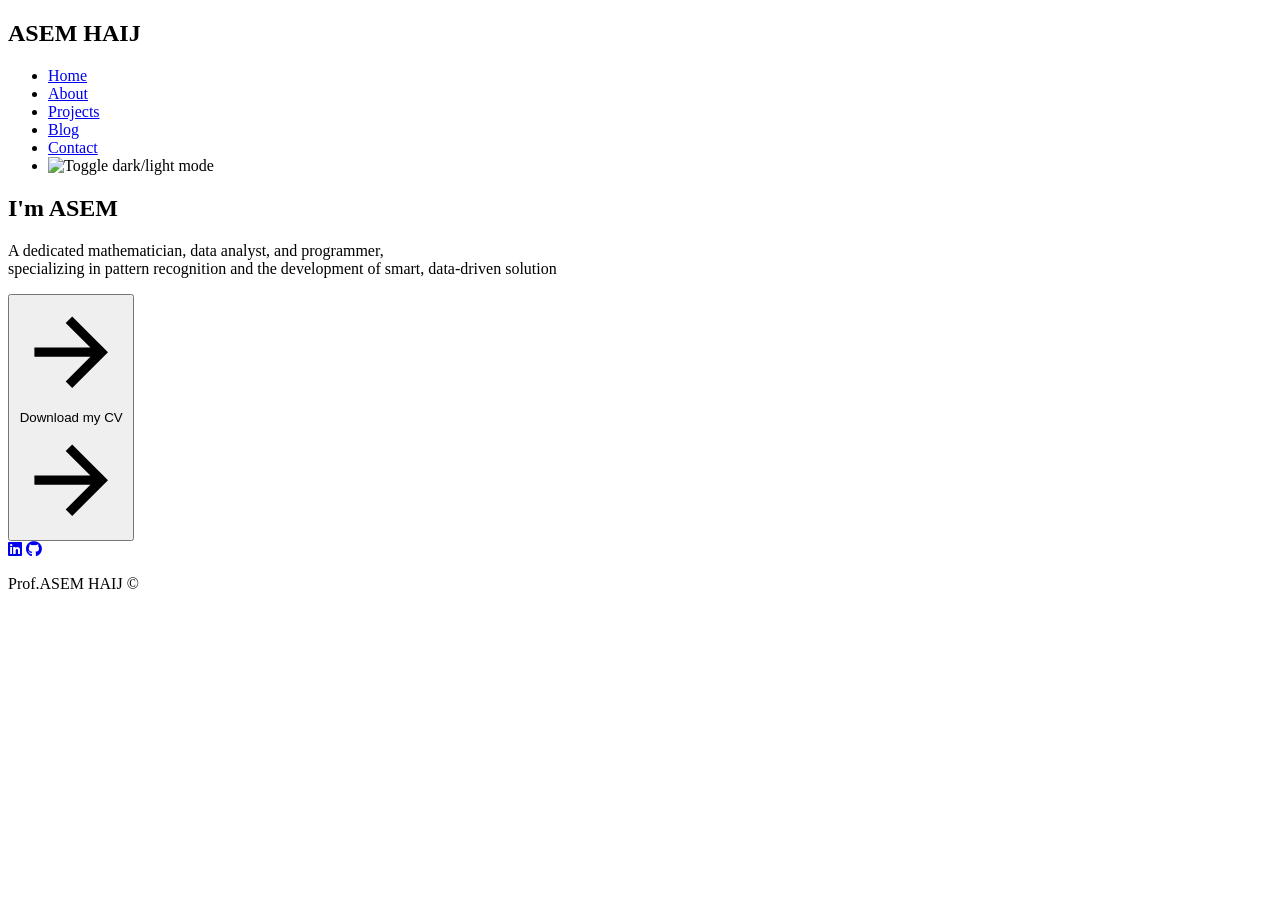
==== main/main.html @ aa46e3f6 "add new data analysis project" ====
<!-- Main Personal Website Page: Includes navigation, dark/light mode, animated button, and responsive design -->
<!DOCTYPE html>
<html lang="en">
<head>
  <meta charset="UTF-8">
  <!-- Responsive and compatibility meta tags -->
    <meta http-equiv="X-UA-Compatible" content="IE=edge">
    <meta name="viewport" content="width=device-width, initial-scale=1.0">
    <title>My Personal Website</title>
  <!-- Main stylesheet for the homepage -->
  <link rel="stylesheet" href="main.css">
  <!-- Font Awesome for social icons -->
  <link rel="stylesheet" href="https://cdnjs.cloudflare.com/ajax/libs/font-awesome/6.2.0/css/all.min.css" integrity="sha512-xh6O/CkQoPOWDdYTDqeRdPCVd1SpvCA9XXcUnZS2FmJNp1coAFzvtCN9BmamE+4aHK8yyUHUSCcJHgXloTyT2A==" crossorigin="anonymous" referrerpolicy="no-referrer" />
  <!-- Animate.css for simple animations -->
  <link rel="stylesheet" href="https://cdnjs.cloudflare.com/ajax/libs/animate.css/4.1.1/animate.min.css"/>
  <!-- Google Fonts: Montserrat -->
  <link rel="preconnect" href="https://fonts.googleapis.com">
    <link rel="preconnect" href="https://fonts.gstatic.com" crossorigin>
    <link href="https://fonts.googleapis.com/css2?family=Montserrat:wght@300;400;500;600;700&display=swap" rel="stylesheet">
  <!-- Favicon -->
  <link rel="icon" href="img-20220929T213902Z-001/img/favicon.png">
</head>
<body >
    <!-- Header and Navigation Bar -->
    <header>
      <nav>
        <h1 id="logo">ASEM HAIJ</h1> 
        <!-- Hamburger menu for mobile -->
        <div class="nav-toggle" id="nav-toggle" aria-label="Toggle navigation" tabindex="0">
          <span></span>
          <span></span>
          <span></span>
        </div>
        <ul id="nav-menu">
          <li><a href="main.html">Home</a></li>
          <li><a href="../about/about.html">About</a></li>
          <li><a href="../projects/projects.html">Projects</a></li>
          <li><a href="../blog/blog.html">Blog</a></li>
          <li><a href="../contact/contact.html">Contact</a></li>
          <!-- Dark/Light mode toggle icon -->
          <li><img src="../images/2408610.png" id="icon" alt="Toggle dark/light mode" style="width:32px;cursor:pointer;" title="Toggle dark/light mode"></li>
        </ul>
      </nav>
    </header>
    <!-- Main Content: Personal Info and Download CV Button -->
    <main>
        <section class="info">
            <h1>I'm<span> ASEM</span></h1>
            <p>A dedicated mathematician, data analyst, and programmer,<br>
                specializing in pattern recognition and the development of smart, data-driven solution
            </p>
            <!-- Animated Download CV Button -->
            <button class="animated-button">
              <!-- Arrow SVG (right) -->
              <svg viewBox="0 0 24 24" class="arr-2" xmlns="http://www.w3.org/2000/svg">
                <path
                  d="M16.1716 10.9999L10.8076 5.63589L12.2218 4.22168L20 11.9999L12.2218 19.778L10.8076 18.3638L16.1716 12.9999H4V10.9999H16.1716Z"
                ></path>
              </svg>
              <span class="text"><a style="text-decoration: none; color: inherit;" href="../Asem_Haij_CV_DA_Final.docx">Download my CV</a></span>
              <span class="circle"></span>
              <!-- Arrow SVG (left) -->
              <svg viewBox="0 0 24 24" class="arr-1" xmlns="http://www.w3.org/2000/svg">
                <path
                  d="M16.1716 10.9999L10.8076 5.63589L12.2218 4.22168L20 11.9999L12.2218 19.778L10.8076 18.3638L16.1716 12.9999H4V10.9999H16.1716Z"
                ></path>
              </svg>
            </button>
        </section>
    </main>
  
  <!-- Footer with social links and copyright -->
  <footer>
    <a href="https://www.linkedin.com/in/asem-haij-9797562a8" target="_blank" class="linkedin"><i class="fa-brands fa-linkedin"></i></a>
    <a href="https://github.com/ProfASEM" target="_blank" class="github"><i class="fa-brands fa-github"></i></a>
    <div class="copyright">
       <p>Prof.ASEM HAIJ <strong id="year"></strong> <span>&copy</span> </p>
    </div>
  </footer>
<!-- Main JavaScript for homepage -->
<script src="main.js"></script>
</body>
</html>
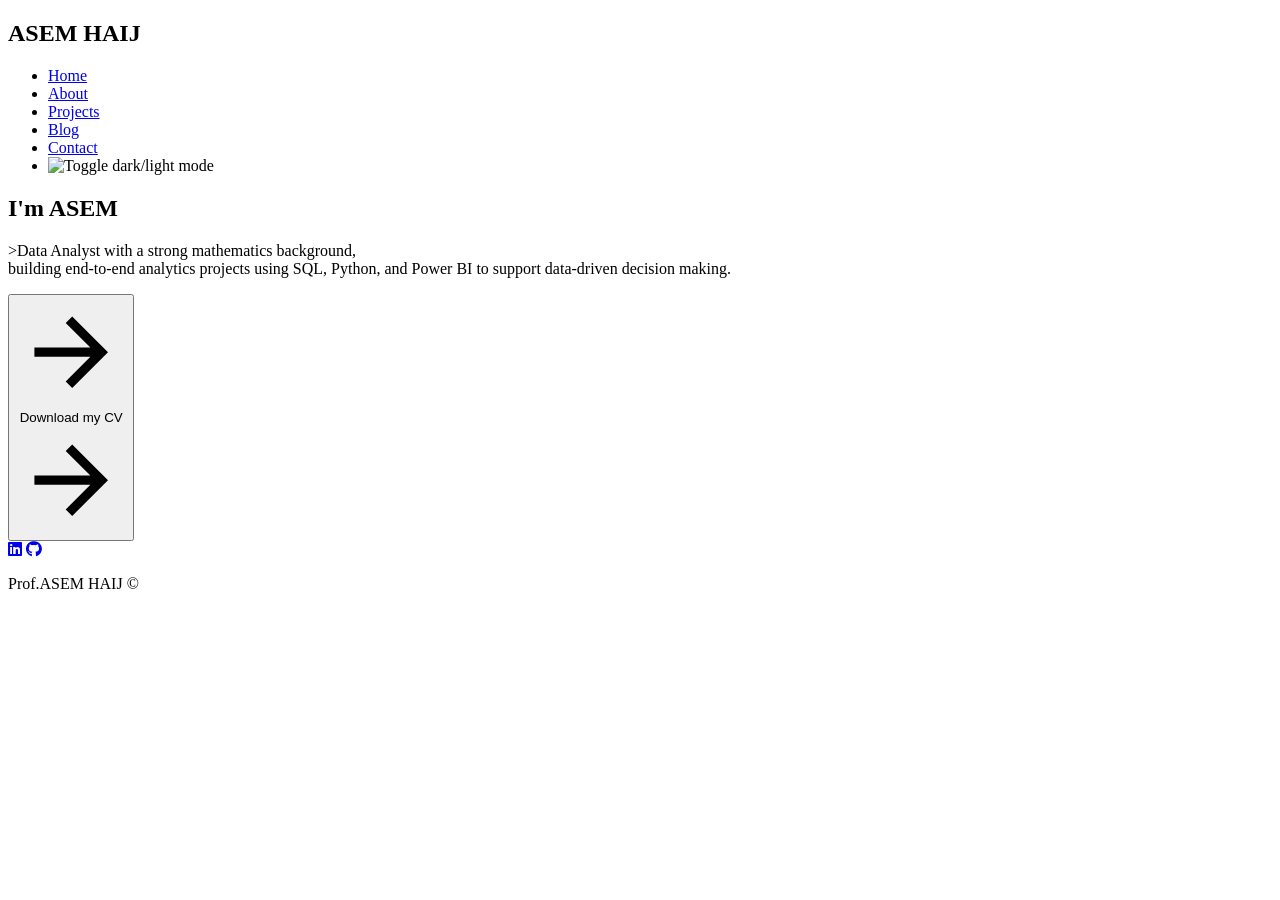
==== commit fd47e1a8: "Merge branch 'main' of https://github.com/ProfASEM/MyProtofolio" ====
--- a/main/main.html
+++ b/main/main.html
@@ -46,8 +46,9 @@
     <main>
         <section class="info">
             <h1>I'm<span> ASEM</span></h1>
-            <p>A dedicated mathematician, data analyst, and programmer,<br>
-                specializing in pattern recognition and the development of smart, data-driven solution
+            <p>>Data Analyst with a strong mathematics background,<br>
+building end-to-end analytics projects using SQL, Python, and Power BI
+to support data-driven decision making.
             </p>
             <!-- Animated Download CV Button -->
             <button class="animated-button">
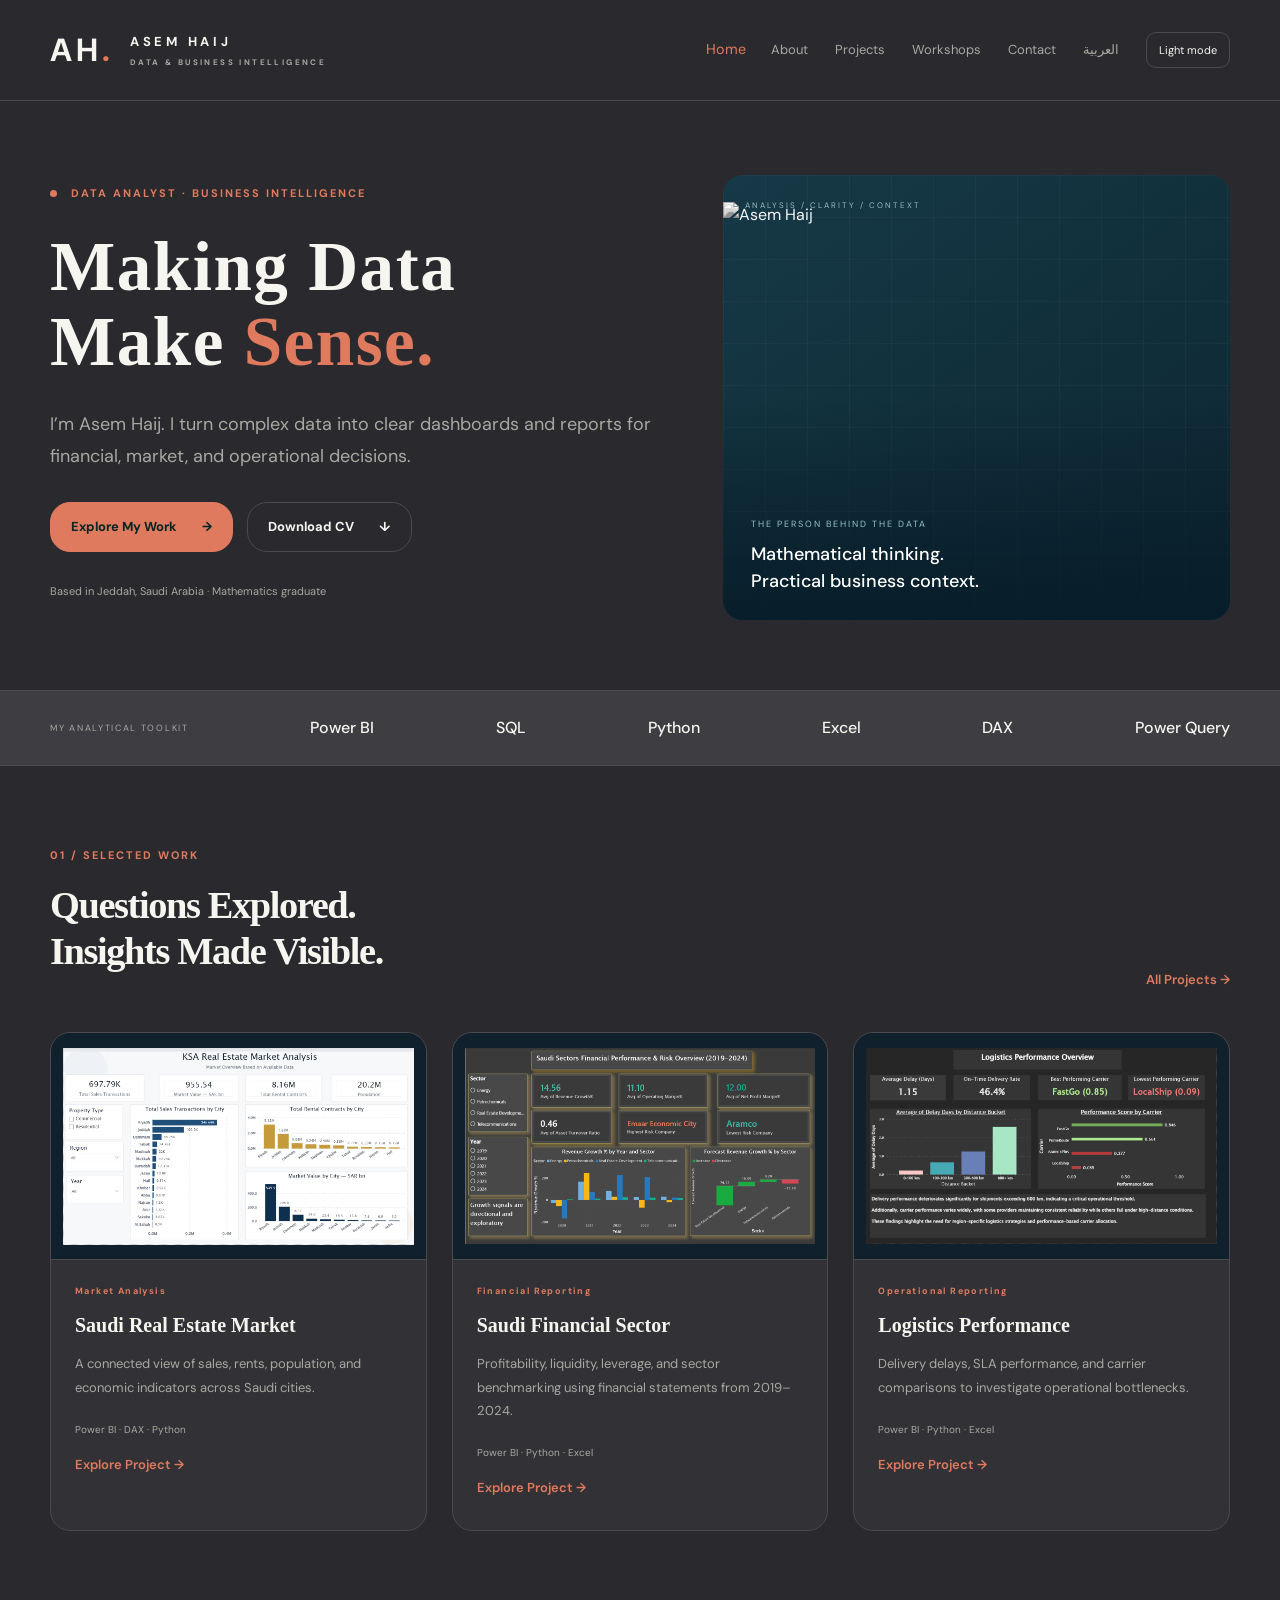
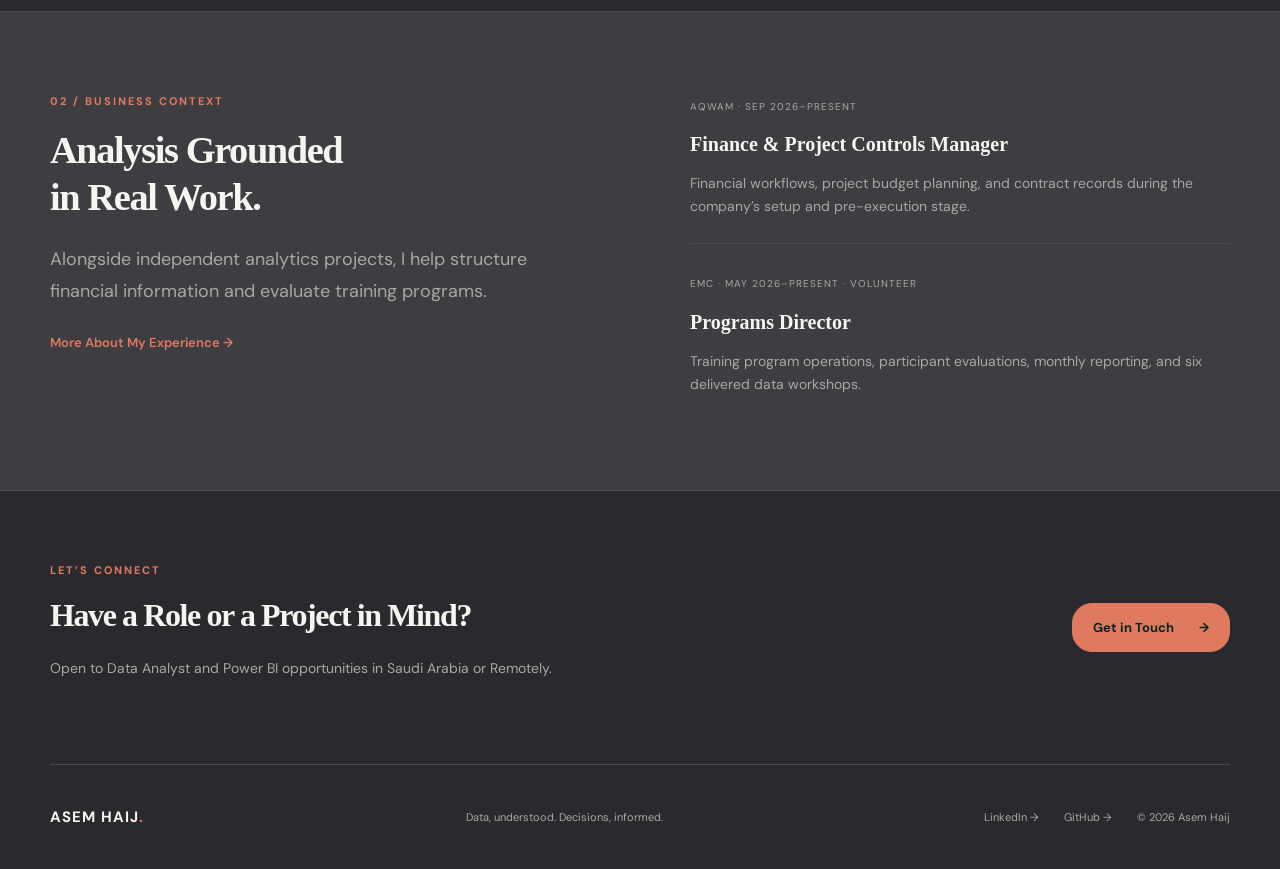
==== commit 8d6e2537: "Update my portofolio website and add arabic version" ====
--- a/main/main.html
+++ b/main/main.html
@@ -1,84 +1,306 @@
-<!-- Main Personal Website Page: Includes navigation, dark/light mode, animated button, and responsive design -->
-<!DOCTYPE html>
+<!doctype html>
 <html lang="en">
-<head>
-  <meta charset="UTF-8">
-  <!-- Responsive and compatibility meta tags -->
-    <meta http-equiv="X-UA-Compatible" content="IE=edge">
-    <meta name="viewport" content="width=device-width, initial-scale=1.0">
-    <title>My Personal Website</title>
-  <!-- Main stylesheet for the homepage -->
-  <link rel="stylesheet" href="main.css">
-  <!-- Font Awesome for social icons -->
-  <link rel="stylesheet" href="https://cdnjs.cloudflare.com/ajax/libs/font-awesome/6.2.0/css/all.min.css" integrity="sha512-xh6O/CkQoPOWDdYTDqeRdPCVd1SpvCA9XXcUnZS2FmJNp1coAFzvtCN9BmamE+4aHK8yyUHUSCcJHgXloTyT2A==" crossorigin="anonymous" referrerpolicy="no-referrer" />
-  <!-- Animate.css for simple animations -->
+  <head>
+    <meta charset="utf-8">
+    <meta name="viewport" content="width=device-width, initial-scale=1">
+    <title>Data Analyst &amp; Business Intelligence | Asem Haij</title>
+    <meta
+      name="description"
+      content="Asem Haij — Data Analyst using Power BI, SQL, Python, and Excel for financial, market, and operational reporting."
+    >
+    <meta name="theme-color" content="#081923">
+
+    <meta property="og:title" content="Data Analyst &amp; Business Intelligence | Asem Haij">
+    <meta
+      property="og:description"
+      content="Asem Haij — Data Analyst using Power BI, SQL, Python, and Excel for financial, market, and operational reporting."
+    >
+    <meta property="og:type" content="website">
+      <!-- Animate.css for simple animations -->
   <link rel="stylesheet" href="https://cdnjs.cloudflare.com/ajax/libs/animate.css/4.1.1/animate.min.css"/>
-  <!-- Google Fonts: Montserrat -->
-  <link rel="preconnect" href="https://fonts.googleapis.com">
-    <link rel="preconnect" href="https://fonts.gstatic.com" crossorigin>
-    <link href="https://fonts.googleapis.com/css2?family=Montserrat:wght@300;400;500;600;700&display=swap" rel="stylesheet">
-  <!-- Favicon -->
-  <link rel="icon" href="img-20220929T213902Z-001/img/favicon.png">
-</head>
-<body >
-    <!-- Header and Navigation Bar -->
-    <header>
-      <nav>
-        <h1 id="logo">ASEM HAIJ</h1> 
-        <!-- Hamburger menu for mobile -->
-        <div class="nav-toggle" id="nav-toggle" aria-label="Toggle navigation" tabindex="0">
-          <span></span>
-          <span></span>
-          <span></span>
-        </div>
-        <ul id="nav-menu">
-          <li><a href="main.html">Home</a></li>
-          <li><a href="../about/about.html">About</a></li>
-          <li><a href="../projects/projects.html">Projects</a></li>
-          <li><a href="../blog/blog.html">Blog</a></li>
-          <li><a href="../contact/contact.html">Contact</a></li>
-          <!-- Dark/Light mode toggle icon -->
-          <li><img src="../images/2408610.png" id="icon" alt="Toggle dark/light mode" style="width:32px;cursor:pointer;" title="Toggle dark/light mode"></li>
-        </ul>
+
+    <link rel="icon" href="/assets/favicon.svg" type="image/svg+xml">
+    <link rel="stylesheet" href="/assets/site.css">
+    <!-- في الـ <head> -->
+<link href="https://unpkg.com/aos@2.3.1/dist/aos.css" rel="stylesheet">
+
+
+    <script src="/assets/site.js" defer></script>
+  </head>
+
+  <body>
+    <!-- Accessibility helper for keyboard users -->
+    <a class="skip" href="#content">Skip to content</a>
+
+    <!-- Global site header and main navigation -->
+    <header class="header">
+      <nav class="wrap nav" aria-label="Main navigation">
+        <a class="brand" href="/main/main.html" aria-label="Go to home page">
+          <span class="monogram">AH<span>.</span></span>
+          <span>
+            ASEM HAIJ
+            <small>DATA &amp; BUSINESS INTELLIGENCE</small>
+          </span>
+        </a>
+
+        <button class="menu-toggle" aria-expanded="false" aria-controls="navigation">
+          Menu <span aria-hidden="true">☰</span>
+        </button>
+
+        <div id="navigation" class="nav-links">
+          <a href="/main/main.html" aria-current="page">Home</a>
+          <a href="/about/about.html">About</a>
+          <a href="/projects/projects.html">Projects</a>
+          <a href="/blog/blog.html">Workshops</a>
+          <a href="/contact/contact.html">Contact</a>
+          <a href="/ar/main/main.html" class="lang-toggle" aria-label="Switch to Arabic version of the site">
+            العربية
+          </a>
+          <button class="theme-toggle" type="button" aria-label="Switch color theme">
+            Light mode
+          </button>
+        </div>
       </nav>
     </header>
-    <!-- Main Content: Personal Info and Download CV Button -->
-    <main>
-        <section class="info">
-            <h1>I'm<span> ASEM</span></h1>
-            <p>>Data Analyst with a strong mathematics background,<br>
-building end-to-end analytics projects using SQL, Python, and Power BI
-to support data-driven decision making.
+
+    <main id="content">
+      <!-- Hero section introducing the professional profile -->
+      <section class="wrap hero" aria-labelledby="hero-heading" data-aos="fade-up" data-aos-delay="100">
+        <div class="hero-copy">
+          <span class="eyebrow"><span class="dot"></span> DATA ANALYST · BUSINESS INTELLIGENCE</span>
+          <h1 id="hero-heading">
+            Making Data<br>
+            Make <em>Sense.</em>
+          </h1>
+          <p class="intro">
+            I’m Asem Haij. I turn complex data into clear dashboards and reports for
+            financial, market, and operational decisions.
+          </p>
+
+          <div class="actions">
+            <a class="button" href="/projects/projects.html">
+              Explore My Work <span aria-hidden="true">→</span>
+            </a>
+            <a class="button secondary" href="/Asem_Haij_CV_Data_Analyst_Updated.docx" download>
+              Download CV <span aria-hidden="true">↓</span>
+            </a>
+            
+          </div>
+
+          <p class="location">Based in Jeddah, Saudi Arabia · Mathematics graduate</p>
+        </div>
+
+        <div class="portrait-stage" aria-label="Profile image area">
+          <div class="portrait-grid"></div>
+          <span class="vertical-note">ANALYSIS / CLARITY / CONTEXT</span>
+          <img
+            src="/images/my_personal_picture-removebg-preview.png"
+            alt="Asem Haij"
+            fetchpriority="high"
+          >
+          <div class="portrait-label">
+            <span>THE PERSON BEHIND THE DATA</span>
+            <strong>Mathematical thinking.<br>Practical business context.</strong>
+          </div>
+        </div>
+      </section>
+
+      <!-- Core tools strip highlighting technical stack -->
+      <div class="tool-strip" aria-label="Technical skill strip" data-aos="fade-up" data-aos-delay="300">
+        <div class="wrap">
+          <span>MY ANALYTICAL TOOLKIT</span>
+          <strong>Power BI</strong>
+          <strong>SQL</strong>
+          <strong>Python</strong>
+          <strong>Excel</strong>
+          <strong>DAX</strong>
+          <strong>Power Query</strong>
+        </div>
+      </div>
+
+      <!-- Featured projects section -->
+      <section class="wrap section" aria-labelledby="projects-heading" data-aos="fade-up" data-aos-delay="500">
+        <div class="section-top">
+          <div>
+            <span class="eyebrow">01 / SELECTED WORK</span>
+            <h2 id="projects-heading">
+              Questions Explored.<br>
+              Insights Made Visible.
+            </h2>
+          </div>
+          <a class="text-link" href="/projects/projects.html">All Projects →</a>
+        </div>
+
+        <div class="projects-grid">
+          <article class="project-card" data-category="Data Analysis">
+            <a
+              class="project-image"
+              href="https://github.com/ProfASEM/ksa-real-estate-market-analysis"
+              target="_blank"
+              rel="noopener noreferrer"
+            >
+              <img
+                src="/assets/real-estate.png"
+                alt="Saudi Real Estate Market Power BI dashboard"
+                loading="lazy"
+              >
+            </a>
+            <div class="project-copy">
+              <span class="eyebrow">Market Analysis</span>
+              <h3>Saudi Real Estate Market</h3>
+              <p>
+                A connected view of sales, rents, population, and economic indicators across
+                Saudi cities.
+              </p>
+              <p class="tools">Power BI · DAX · Python</p>
+              <a
+                class="text-link"
+                href="https://github.com/ProfASEM/ksa-real-estate-market-analysis"
+                target="_blank"
+                rel="noopener noreferrer"
+              >
+                Explore Project <span aria-hidden="true">→</span>
+              </a>
+            </div>
+          </article>
+
+          <article class="project-card" data-category="Data Analysis">
+            <a
+              class="project-image"
+              href="https://github.com/ProfASEM/financial-saudi-market-analysis"
+              target="_blank"
+              rel="noopener noreferrer"
+            >
+              <img
+                src="/assets/finance.png"
+                alt="Saudi Financial Sector Power BI dashboard"
+                loading="lazy"
+              >
+            </a>
+            <div class="project-copy">
+              <span class="eyebrow">Financial Reporting</span>
+              <h3>Saudi Financial Sector</h3>
+              <p>
+                Profitability, liquidity, leverage, and sector benchmarking using financial
+                statements from 2019–2024.
+              </p>
+              <p class="tools">Power BI · Python · Excel</p>
+              <a
+                class="text-link"
+                href="https://github.com/ProfASEM/financial-saudi-market-analysis"
+                target="_blank"
+                rel="noopener noreferrer"
+              >
+                Explore Project <span aria-hidden="true">→</span>
+              </a>
+            </div>
+          </article>
+
+          <article class="project-card" data-category="Data Analysis">
+            <a
+              class="project-image"
+              href="https://github.com/ProfASEM/logistics-performance-analysis"
+              target="_blank"
+              rel="noopener noreferrer"
+            >
+              <img
+                src="/assets/logistics.png"
+                alt="Logistics Performance Power BI dashboard"
+                loading="lazy"
+              >
+            </a>
+            <div class="project-copy">
+              <span class="eyebrow">Operational Reporting</span>
+              <h3>Logistics Performance</h3>
+              <p>
+                Delivery delays, SLA performance, and carrier comparisons to investigate
+                operational bottlenecks.
+              </p>
+              <p class="tools">Power BI · Python · Excel</p>
+              <a
+                class="text-link"
+                href="https://github.com/ProfASEM/logistics-performance-analysis"
+                target="_blank"
+                rel="noopener noreferrer"
+              >
+                Explore Project <span aria-hidden="true">→</span>
+              </a>
+            </div>
+          </article>
+        </div>
+      </section>
+
+      <!-- Business context section linking work experience to analytical practice -->
+      <section class="experience-band" aria-labelledby="experience-heading" data-aos="fade-up" data-aos-delay="300">
+        <div class="wrap split section">
+          <div>
+            <span class="eyebrow">02 / BUSINESS CONTEXT</span>
+            <h2 id="experience-heading">
+              Analysis Grounded<br>
+              in Real Work.
+            </h2>
+            <p class="intro">
+              Alongside independent analytics projects, I help structure financial information
+              and evaluate training programs.
             </p>
-            <!-- Animated Download CV Button -->
-            <button class="animated-button">
-              <!-- Arrow SVG (right) -->
-              <svg viewBox="0 0 24 24" class="arr-2" xmlns="http://www.w3.org/2000/svg">
-                <path
-                  d="M16.1716 10.9999L10.8076 5.63589L12.2218 4.22168L20 11.9999L12.2218 19.778L10.8076 18.3638L16.1716 12.9999H4V10.9999H16.1716Z"
-                ></path>
-              </svg>
-              <span class="text"><a style="text-decoration: none; color: inherit;" href="../Asem_Haij_CV_DA_Final.docx">Download my CV</a></span>
-              <span class="circle"></span>
-              <!-- Arrow SVG (left) -->
-              <svg viewBox="0 0 24 24" class="arr-1" xmlns="http://www.w3.org/2000/svg">
-                <path
-                  d="M16.1716 10.9999L10.8076 5.63589L12.2218 4.22168L20 11.9999L12.2218 19.778L10.8076 18.3638L16.1716 12.9999H4V10.9999H16.1716Z"
-                ></path>
-              </svg>
-            </button>
-        </section>
+            <a class="text-link" href="/about/about.html">More About My Experience →</a>
+          </div>
+
+          <div class="experience-list">
+            <article>
+              <span class="meta">AQWAM · SEP 2026–PRESENT</span>
+              <h3>Finance &amp; Project Controls Manager</h3>
+              <p>
+                Financial workflows, project budget planning, and contract records during the
+                company’s setup and pre-execution stage.
+              </p>
+            </article>
+
+            <article>
+              <span class="meta">EMC · MAY 2026–PRESENT · VOLUNTEER</span>
+              <h3>Programs Director</h3>
+              <p>
+                Training program operations, participant evaluations, monthly reporting, and
+                six delivered data workshops.
+              </p>
+            </article>
+          </div>
+        </div>
+      </section>
+
+      <!-- Final call to action -->
+      <section class="wrap cta" aria-labelledby="contact-heading">
+        <div>
+          <span class="eyebrow">LET’S CONNECT</span>
+          <h2 id="contact-heading">Have a Role or a Project in Mind?</h2>
+          <p>Open to Data Analyst and Power BI opportunities in Saudi Arabia or Remotely.</p>
+        </div>
+
+        <a class="button" href="/contact/contact.html">
+          Get in Touch <span aria-hidden="true">→</span>
+        </a>
+      </section>
     </main>
-  
-  <!-- Footer with social links and copyright -->
-  <footer>
-    <a href="https://www.linkedin.com/in/asem-haij-9797562a8" target="_blank" class="linkedin"><i class="fa-brands fa-linkedin"></i></a>
-    <a href="https://github.com/ProfASEM" target="_blank" class="github"><i class="fa-brands fa-github"></i></a>
-    <div class="copyright">
-       <p>Prof.ASEM HAIJ <strong id="year"></strong> <span>&copy</span> </p>
-    </div>
-  </footer>
-<!-- Main JavaScript for homepage -->
-<script src="main.js"></script>
-</body>
+
+    <!-- Footer with brand and social links -->
+    <footer class="wrap footer">
+      <a class="brand-name" href="/main/main.html">ASEM HAIJ<span>.</span></a>
+      <p>Data, understood. Decisions, informed.</p>
+
+      <div>
+        <a href="https://www.linkedin.com/in/asem-haij-9797562a8" target="_blank" rel="noopener noreferrer">
+          LinkedIn →
+        </a>
+        <a href="https://github.com/ProfASEM" target="_blank" rel="noopener noreferrer">
+          GitHub →
+        </a>
+        <span>© <span data-year>2026</span> Asem Haij</span>
+      </div>
+    </footer>
+    <!-- قبل نهاية <body> -->
+<script src="https://unpkg.com/aos@2.3.1/dist/aos.js"></script>
+<script>
+  AOS.init();
+</script>
+  </body>
 </html>
--- a/assets/site.css
+++ b/assets/site.css
@@ -0,0 +1,1060 @@
+@import url('https://fonts.googleapis.com/css2?family=DM+Sans:wght@400;500;600;700&family=Manrope:wght@400;500;600;700;800&display=swap');
+
+/* --------------------------------------------------------------------------
+   Design tokens
+   -------------------------------------------------------------------------- */
+/* Warm & Approachable */
+:root {
+  color-scheme: dark;
+  --bg: #2a2a2e;      /* رمادي دافئ (Charcoal) */
+  --panel: #323236;   /* رمادي دافئ أفتح قليلاً */
+  --text: #f7f5f0;    /* أبيض كريمي مريح للعين */
+  --muted: #a8a8a2;   /* رمادي ترابي */
+  --accent: #e07a5f;  /* برتقالي صدئ (Terracotta) */
+  --line: #4a4a4f;
+  --soft: #3d3d42;
+  --gold: #f4a261;    /* أصفر/برتقالي رملي */
+}
+
+body.light {
+  color-scheme: light;
+  --bg: #faf7f2;      /* أوف-وايت دافئ */
+  --panel: #ffffff;
+  --text: #2d2d2d;    /* رمادي داكن جداً بدلاً من الأسود */
+  --muted: #767676;
+  --accent: #d95d39;  /* برتقالي صدئ قوي */
+  --line: #e6e2d8;
+  --soft: #f0ebe1;
+  --gold: #e76f51;
+}
+/* --------------------------------------------------------------------------
+   Base reset and shared styling
+   -------------------------------------------------------------------------- */
+* {
+  box-sizing: border-box;
+}
+
+html {
+  scroll-behavior: smooth;
+  scroll-padding-top: 100px;
+}
+
+body {
+  margin: 0;
+  background: var(--bg);
+  color: var(--text);
+  font-family: DM Sans, Manrope, Arial, sans-serif;
+  line-height: 1.65;
+  animation: fadeIn 3s ease-in-out;
+}
+
+a {
+  color: inherit;
+  text-decoration: none;
+}
+
+button,
+input,
+textarea {
+  font: inherit;
+}
+
+button,
+a,
+input,
+textarea {
+  -webkit-tap-highlight-color: transparent;
+}
+
+a:focus-visible,
+button:focus-visible,
+input:focus-visible,
+textarea:focus-visible {
+  outline: 3px solid var(--gold);
+  outline-offset: 5px;
+}
+
+button {
+  cursor: pointer;
+  border-radius: 20px;
+}
+
+img {
+  display: block;
+  max-width: 100%;
+}
+
+/* --------------------------------------------------------------------------
+   Layout utilities
+   -------------------------------------------------------------------------- */
+.wrap {
+  width: min(1240px, calc(100% - 100px));
+  margin-inline: auto;
+}
+
+.section {
+  padding-block: 80px;
+}
+
+.split {
+  display: grid;
+  grid-template-columns: 1fr 1fr;
+  gap: 100px;
+}
+
+/* --------------------------------------------------------------------------
+   Header and navigation
+   -------------------------------------------------------------------------- */
+.header {
+  border-bottom: 1px solid var(--line);
+  position: relative;
+  z-index: 10;
+  background: var(--bg);
+  animation: fadeInDown 1s ease-in-out;
+}
+
+.nav {
+  min-height: 100px;
+  display: flex;
+  align-items: center;
+  justify-content: space-between;
+  gap: 24px;
+}
+
+.brand {
+  display: flex;
+  gap: 16px;
+  align-items: center;
+  font-size: 13px;
+  letter-spacing: 3.7px;
+  font-weight: 700;
+  line-height: 1.5;
+}
+
+.brand small {
+  display: block;
+  color: var(--muted);
+  font-size: 8px;
+  letter-spacing: 2.4px;
+  margin-top: 4px;
+}
+
+.monogram {
+  font-size: 32px;
+  letter-spacing: 4px;
+  font-family: 'Lora' serif, Georgia, 'Times New Roman', Times, serif;
+}
+
+.monogram span,
+.brand-name span {
+  color: var(--accent);
+}
+
+.nav-links {
+  display: flex;
+  align-items: center;
+  gap: 27px;
+  font-size: 13px;
+}
+
+.nav-links > a {
+  padding: 12px 0;
+  color: var(--muted);
+  position: relative;
+}
+
+.nav-links > a:hover,
+.nav-links > a[aria-current] {
+  color: var(--accent);
+  transform: scale(1.1); /* تكبير الكلمة بنسبة 10% */
+}
+
+.nav-links > a::after {
+    content: '';
+    position: absolute;
+    width: 0; /* الخط يبدأ بعرض 0 */
+    height: 1px; /* سُمك الخط */
+    bottom: 3px; /* المسافة بين الكلمة والخط */
+    inset-inline-start: 0;
+    /* استخدمت أحد الألوان الموجودة في متغيراتك (مثل اللون الأصفر الفاتح) */
+    background-color: var(--accent); 
+    transition: width 0.3s ease-in-out; /* مدة رسم الخط */
+}
+
+.nav-links > a:hover::after {
+    width: 100%; /* يتمدد الخط ليغطي عرض الكلمة بالكامل */
+}
+
+
+
+.theme-toggle {
+  background: transparent;
+  color: var(--text);
+  border: 1px solid var(--line);
+  padding: 8px 12px;
+  border-radius: 10px;
+  font-size: 11px;
+}
+
+.theme-toggle:hover {
+  border-color: var(--accent);
+  transform: scale(1.1); /* تكبير الزر بنسبة 10% */
+}
+
+.theme-toggle:focus {
+border-color: var(--accent);
+}
+
+.menu-toggle {
+  display: none;
+}
+
+.skip {
+  position: fixed;
+  top: -100px;
+  inset-inline-start: 20px;
+  background: var(--accent);
+  color: var(--bg);
+  padding: 12px;
+  z-index: 100;
+}
+
+.skip:focus {
+  top: 12px;
+}
+
+/* --------------------------------------------------------------------------
+   Typography and content blocks
+   -------------------------------------------------------------------------- */
+.eyebrow {
+  font-size: 11px;
+  letter-spacing: 2px;
+  font-weight: 700;
+  color: var(--accent);
+  display: block;
+}
+
+.dot {
+  display: inline-block;
+  width: 7px;
+  height: 7px;
+  background: var(--accent);
+  border-radius: 50%;
+  margin-inline-end: 9px;
+}
+
+.hero h1,
+.page-intro h1 {
+  font: 600 clamp(44px, 5.4vw, 78px) / 1.08 'Lora', 'Georgia', 'Times New Roman', 'Times', serif;
+  letter-spacing: 1.5px;
+  margin: 28px 0;
+}
+
+.hero h1 em,
+.page-intro h1 em {
+  font-style: normal;
+  color: var(--accent);
+}
+
+.intro {
+  font-size: 18px;
+  line-height: 1.8;
+  color: var(--muted);
+  max-width: 610px;
+}
+
+.actions {
+  display: flex;
+  gap: 14px;
+  margin: 30px 0;
+  flex-wrap: wrap;
+}
+
+.button {
+  display: inline-flex;
+  gap: 25px;
+  justify-content: center;
+  align-items: center;
+  background: var(--accent);
+  border: 1px solid var(--accent);
+  color: #082522;
+  padding: 13px 20px;
+  font-size: 13px;
+  font-weight: 700;
+  border-radius: 20px;
+  transition: transform 0.2s, opacity 0.2s;
+}
+
+.light .button {
+  color: #ffffff;
+}
+
+.button:hover {
+  transform: translateX(10px);
+  opacity: 0.8;
+  /* outline: var(--accent) auto 1px; */
+}
+
+:where(html[dir="rtl"]) .button:hover {
+  transform: translateX(-10px);
+}
+
+.button.secondary {
+  background: transparent;
+  color: var(--text);
+  border-color: var(--line);
+}
+.button.secondary:hover {
+  background: var(--accent);
+ transform: translateY(5px);
+  border-color: var(--accent);
+}
+
+.location {
+  font-size: 11px;
+  color: var(--muted);
+  margin-top: 28px;
+}
+
+h2 {
+  font: 600 clamp(28px, 3vw, 40px) / 1.22 'Lora', 'Georgia', 'Times New Roman', 'Times', serif;
+  letter-spacing: -1.4px;
+  margin: 17px 0 22px;
+}
+
+h3 {
+  font: 600 20px / 1.4 'Lora', 'Georgia', 'Times New Roman', 'Times', serif;
+  margin: 12px 0;
+}
+
+p {
+  color: var(--muted);
+}
+
+.text-link {
+  color: var(--accent);
+  font-size: 13px;
+  font-weight: 600;
+  display: inline-block;
+  padding-block: 7px;
+}
+
+.text-link:hover {
+  text-decoration: underline;
+}
+
+/* --------------------------------------------------------------------------
+   Hero section and portrait styling
+   -------------------------------------------------------------------------- */
+.hero {
+  display: grid;
+  grid-template-columns: 1.2fr 1fr;
+  gap: 65px;
+  align-items: center;
+  padding-block: 74px 70px;
+}
+
+.portrait-stage {
+  position: relative;
+  height: 445px;
+  background: linear-gradient(145deg, #163947, #0c2630);
+  overflow: hidden;
+  border-radius: 20px;
+}
+
+.portrait-grid {
+  position: absolute;
+  inset: 0;
+  background-image: linear-gradient(#ffffff08 1px, transparent 1px), linear-gradient(90deg, #ffffff08 1px, transparent 1px);
+  background-size: 42px 42px;
+}
+
+.portrait-stage > img {
+  height: 94%;
+  width: 100%;
+  object-fit: contain;
+  object-position: center bottom;
+  position: absolute;
+  bottom: 0;
+  filter: grayscale(100%);
+}
+
+.portrait-stage:after {
+  content: '';
+  position: absolute;
+  inset: 50% 0 0;
+  background: linear-gradient(transparent, #071c29e8);
+}
+
+.portrait-label {
+  position: absolute;
+  z-index: 1;
+  bottom: 25px;
+  inset-inline-start: 28px;
+  color: #ffffff;
+}
+
+.portrait-label > span {
+  font-size: 9px;
+  letter-spacing: 2px;
+  color: #99c2c7;
+  display: block;
+  margin-bottom: 10px;
+}
+
+.portrait-label strong {
+  font-size: 18px;
+  line-height: 1.4;
+  font-weight: 500;
+}
+
+.vertical-note {
+  position: absolute;
+  top: 24px;
+  inset-inline-start: 22px;
+  font-size: 8px;
+  letter-spacing: 2px;
+  color: #96bac3;
+  z-index: 1;
+}
+
+/* --------------------------------------------------------------------------
+   Tool strip and cards
+   -------------------------------------------------------------------------- */
+.tool-strip {
+  border-block: 1px solid var(--line);
+  background: var(--soft);
+}
+
+.tool-strip > .wrap {
+  display: flex;
+  align-items: center;
+  justify-content: space-between;
+  gap: 20px;
+  padding-block: 24px;
+}
+
+.tool-strip span {
+  font-size: 9px;
+  letter-spacing: 1.7px;
+  color: var(--muted);
+}
+
+.tool-strip strong {
+  font-size: 16px;
+  font-weight: 500;
+}
+
+.section-top {
+  display: flex;
+  align-items: flex-end;
+  justify-content: space-between;
+  gap: 30px;
+  margin-bottom: 35px;
+}
+
+.projects-grid {
+  display: grid;
+  grid-template-columns: repeat(3, 1fr);
+  gap: 25px;
+}
+
+.project-card {
+  border: 1px solid var(--line);
+  background: var(--panel);
+  border-radius: 20px;
+  overflow: hidden;
+}
+
+.project-image {
+  display: block;
+  overflow: hidden;
+  border-bottom: 1px solid var(--line);
+  background: #10202c;
+  aspect-ratio: 1.65;
+  padding: 12px;
+  display: flex;
+  align-items: center;
+}
+
+.project-image img {
+  width: 100%;
+  height: 100%;
+  object-fit: contain;
+  transition: transform 0.25s;
+}
+
+.project-image:hover img {
+  transform: scale(1.025);
+}
+
+.project-copy {
+  padding: 24px;
+}
+
+.project-copy .eyebrow {
+  font-size: 9px;
+  letter-spacing: 1.4px;
+}
+
+.project-copy p {
+  font-size: 13px;
+  line-height: 1.8;
+}
+
+.project-copy .tools {
+  font-size: 10px;
+  color: var(--muted);
+  margin: 22px 0 8px;
+}
+
+.project-card[hidden] {
+  display: none;
+}
+
+/* --------------------------------------------------------------------------
+   Experience and call to action blocks
+   -------------------------------------------------------------------------- */
+.experience-band {
+  background: var(--soft);
+  border-block: 1px solid var(--line);
+}
+
+.experience-list article + article {
+  border-top: 1px solid var(--line);
+  padding-top: 25px;
+  margin-top: 25px;
+}
+
+.meta {
+  font-size: 10px;
+  letter-spacing: 1px;
+  color: var(--muted);
+}
+
+.experience-list p {
+  font-size: 14px;
+}
+
+.cta {
+  display: flex;
+  align-items: center;
+  justify-content: space-between;
+  gap: 30px;
+  padding-block: 70px;
+}
+
+.cta h2 {
+  font-size: 32px;
+}
+
+.cta p {
+  font-size: 14px;
+}
+
+.footer {
+  border-top: 1px solid var(--line);
+  padding-block: 32px;
+  display: flex;
+  flex-wrap: wrap;
+  align-items: center;
+  justify-content: space-between;
+  gap: 25px;
+}
+
+.brand-name {
+  font-size: 15px;
+  font-weight: 700;
+  letter-spacing: 1px;
+}
+
+.footer p {
+  font-size: 11px;
+}
+
+.footer > div {
+  display: flex;
+  gap: 25px;
+  font-size: 11px;
+  color: var(--muted);
+}
+
+/* --------------------------------------------------------------------------
+   About page styles
+   -------------------------------------------------------------------------- */
+.page-intro {
+  padding-block: 80px 35px;
+}
+
+.page-intro h1 {
+  font-size: clamp(40px, 4.6vw, 65px);
+}
+
+.about-top {
+  padding-top: 35px;
+  border-bottom: 1px solid var(--line);
+}
+
+.about-top p {
+  font-size: 15px;
+}
+
+.credentials {
+  background: var(--panel);
+  padding: 32px;
+  border-inline-start: 2px solid var(--accent);
+}
+
+hr {
+  border: 0;
+  border-top: 1px solid var(--line);
+  margin: 25px 0;
+}
+
+.timeline article {
+  display: grid;
+  grid-template-columns: 1fr 2fr;
+  gap: 70px;
+  padding-block: 32px;
+  border-bottom: 1px solid var(--line);
+}
+
+.timeline p {
+  font-size: 15px;
+}
+
+.skill-grid {
+  display: grid;
+  grid-template-columns: repeat(3, 1fr);
+  gap: 40px;
+}
+
+.skill-grid p {
+  font-size: 14px;
+}
+
+/* --------------------------------------------------------------------------
+   Projects page styles
+   -------------------------------------------------------------------------- */
+.filters {
+  display: flex;
+  flex-wrap: wrap;
+  gap: 10px;
+  margin-bottom: 20px;
+}
+
+.filters button {
+  padding: 10px 20px;
+  background: transparent;
+  color: var(--muted);
+  border: 1px solid var(--line);
+  border-radius: 20px;
+  font-size: 13px;
+}
+
+.filters button.active {
+  background: var(--accent);
+  color: var(--bg);
+  border-color: var(--accent);
+}
+
+.project-section {
+  padding-top: 25px;
+}
+
+.project-section .projects-grid {
+  margin-top: 28px;
+}
+
+.compact .project-copy {
+  height: 100%;
+  display: flex;
+  flex-direction: column;
+}
+
+.compact .text-link {
+  margin-top: auto;
+}
+
+/* --------------------------------------------------------------------------
+   Workshops page styles
+   -------------------------------------------------------------------------- */
+.workshop-list {
+  padding-top: 20px;
+}
+
+.workshop-list article {
+  display: grid;
+  grid-template-columns: 70px 1fr auto;
+  align-items: center;
+  gap: 28px;
+  border-bottom: 1px solid var(--line);
+  padding: 27px 0;
+}
+
+.workshop-number {
+  font: 400 40px Manrope, Arial, sans-serif;
+  color: var(--accent);
+}
+
+.workshop-list h2 {
+  font-size: 25px;
+  margin: 0 0 7px;
+  letter-spacing: -0.5px;
+}
+
+.workshop-list p {
+  margin: 0;
+  font-size: 14px;
+}
+
+.development {
+  background: var(--panel);
+  padding: 35px;
+  margin-bottom: 30px;
+}
+
+.development p {
+  max-width: 650px;
+}
+
+/* --------------------------------------------------------------------------
+   Contact page styles
+   -------------------------------------------------------------------------- */
+.contact-layout {
+  padding-top: 20px;
+}
+
+.contact-details > a {
+  display: block;
+  font-size: 19px;
+  margin: 18px 0;
+  color: var(--accent);
+  overflow-wrap: anywhere;
+}
+
+.contact-details .text-link {
+  font-size: 14px;
+}
+
+.contact-form {
+  padding: 32px;
+  background: var(--panel);
+  border: 1px solid var(--line);
+  border-radius: 20px;
+}
+
+.contact-form h2 {
+  font-size: 27px;
+  margin-top: 0;
+}
+
+.contact-form label {
+  display: block;
+  font-size: 12px;
+  margin: 18px 0 7px;
+}
+
+.contact-form input,
+.contact-form textarea {
+  width: 100%;
+  border: 1px solid var(--line);
+  background: var(--bg);
+  color: var(--text);
+  padding: 12px;
+  border-radius: 3px;
+}
+
+.contact-form textarea {
+  resize: vertical;
+}
+
+.contact-form button {
+  margin-top: 20px;
+}
+
+.form-note {
+  font-size: 11px;
+}
+
+html[lang="ar"] :is(body, h1, h2, h3, .workshop-number) {
+  font-family: Calibri, Arial, sans-serif;
+}
+
+/* --------------------------------------------------------------------------
+   Responsive styles
+   -------------------------------------------------------------------------- */
+@media (min-width: 1600px) {
+  .hero {
+    padding-block: 100px;
+  }
+
+  .portrait-stage {
+    height: 490px;
+  }
+}
+
+@media (max-width: 1050px) {
+  .wrap {
+    width: calc(100% - 60px);
+  }
+
+  .nav-links {
+    gap: 16px;
+  }
+
+  .brand small {
+    display: none;
+  }
+
+  .hero {
+    gap: 30px;
+  }
+
+  .hero h1 {
+    font-size: 59px;
+  }
+
+  .portrait-stage {
+    height: 390px;
+  }
+
+  .split {
+    gap: 50px;
+  }
+
+  .tool-strip strong {
+    font-size: 13px;
+  }
+
+  .tool-strip span {
+    font-size: 8px;
+  }
+
+  .project-copy {
+    padding: 19px;
+  }
+
+  .project-copy h3 {
+    font-size: 18px;
+  }
+
+  .footer > div {
+    gap: 15px;
+  }
+}
+
+@media (max-width: 760px) {
+  .wrap {
+    width: calc(100% - 36px);
+  }
+
+  .nav {
+    min-height: 78px;
+  }
+
+  .brand {
+    font-size: 11px;
+  }
+
+  .brand small {
+    display: block;
+    font-size: 7px;
+  }
+
+  .monogram {
+    font-size: 28px;
+  }
+
+  .menu-toggle {
+    display: flex;
+    gap: 12px;
+    align-items: center;
+    border: 1px solid var(--line);
+    background: transparent;
+    color: var(--text);
+    font-size: 12px;
+    padding: 8px 12px;
+  }
+
+  .nav-links {
+    display: none;
+    position: absolute;
+    top: 78px;
+    inset-inline: 0;
+    background: var(--bg);
+    border-bottom: 1px solid var(--line);
+    padding: 20px;
+    flex-direction: column;
+    align-items: stretch;
+    gap: 5px;
+  }
+
+  .nav-links.open {
+    display: flex;
+    animation: fadeIn 0.6s ease-in-out;
+  }
+
+  .nav-links > a {
+    padding: 10px;
+  }
+
+  .theme-toggle {
+    margin-top: 8px;
+  }
+
+  .hero {
+    grid-template-columns: 1fr;
+    padding-block: 45px;
+    gap: 30px;
+  }
+
+  .hero h1 {
+    font-size: 58px;
+    letter-spacing: -3px;
+  }
+
+  .hero .eyebrow {
+    font-size: 9px;
+    letter-spacing: 1.3px;
+  }
+
+  .intro {
+    font-size: 16px;
+  }
+
+  .portrait-stage {
+    height: 370px;
+    max-width: 500px;
+    width: 100%;
+  }
+
+  .tool-strip > .wrap {
+    flex-wrap: wrap;
+    justify-content: flex-start;
+    gap: 20px;
+  }
+
+  .tool-strip span {
+    width: 100%;
+    font-size: 9px;
+  }
+
+  .tool-strip strong {
+    font-size: 14px;
+  }
+
+  .section {
+    padding-block: 50px;
+  }
+
+  .section-top {
+    align-items: flex-start;
+    flex-direction: column;
+    gap: 0;
+  }
+
+  .projects-grid {
+    grid-template-columns: 1fr;
+  }
+
+  .project-image {
+    aspect-ratio: 1.8;
+  }
+
+  .split {
+    grid-template-columns: 1fr;
+    gap: 30px;
+  }
+
+  .cta {
+    align-items: flex-start;
+    flex-direction: column;
+    padding-block: 50px;
+    gap: 10px;
+  }
+
+  .footer {
+    align-items: flex-start;
+    flex-direction: column;
+    gap: 5px;
+  }
+
+  .footer > div {
+    flex-wrap: wrap;
+    gap: 18px;
+  }
+
+  .page-intro {
+    padding-block: 50px 15px;
+  }
+
+  .page-intro h1 {
+    font-size: 42px;
+    letter-spacing: -2px;
+  }
+
+  .timeline article {
+    grid-template-columns: 1fr;
+    gap: 10px;
+  }
+
+  .skill-grid {
+    grid-template-columns: 1fr;
+    gap: 15px;
+  }
+
+  .workshop-list article {
+    grid-template-columns: 40px 1fr;
+    gap: 15px;
+  }
+
+  .workshop-list .meta {
+    grid-column: 2;
+  }
+
+  .workshop-number {
+    font-size: 28px;
+  }
+
+  .workshop-list h2 {
+    font-size: 21px;
+  }
+
+  .contact-form {
+    padding: 23px;
+  }
+
+  .project-section {
+    padding-top: 20px;
+  }
+
+  .button {
+    gap: 15px;
+  }
+
+  .contact-details > a {
+    font-size: 17px;
+  }
+
+  .development {
+    padding: 25px;
+  }
+
+  .cta h2 {
+    font-size: 29px;
+  }
+}
+
+@media (prefers-reduced-motion: reduce) {
+  html {
+    scroll-behavior: auto;
+  }
+
+  *,
+  *::before,
+  *::after {
+    transition: none !important;
+  }
+}
+
